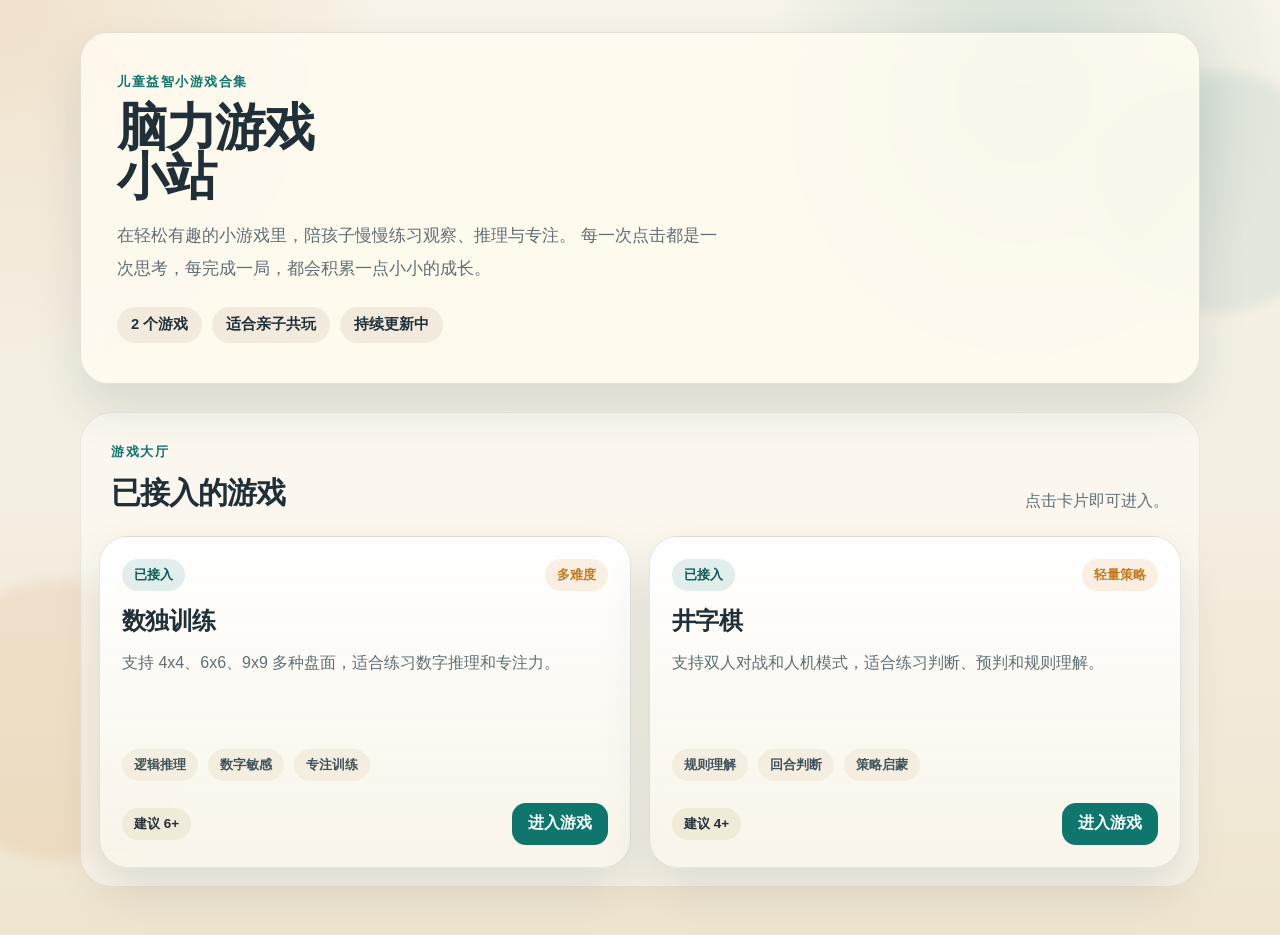
==== index.html @ 61125ccf "init: add myGames static site" ====
<!DOCTYPE html>
<html lang="zh-CN">
<head>
    <meta charset="UTF-8">
    <meta name="viewport" content="width=device-width, initial-scale=1.0">
    <title>脑力游戏小站</title>
    <link rel="stylesheet" href="./styles/home.css">
    <style>
        .hero {
            display: block;
            margin-bottom: 28px;
        }

        .hero-copy {
            padding: 40px 36px;
        }

        .hero-text {
            font-size: 1.08rem;
            line-height: 1.9;
        }

        @media (max-width: 820px) {
            .hero {
                margin-bottom: 22px;
            }
        }
    </style>
</head>
<body>
    <div class="page-shell">
        <header class="hero">
            <div class="hero-copy">
                <p class="eyebrow">儿童益智小游戏合集</p>
                <h1>脑力游戏小站</h1>
                <p class="hero-text">
                    在轻松有趣的小游戏里，陪孩子慢慢练习观察、推理与专注。
                    每一次点击都是一次思考，每完成一局，都会积累一点小小的成长。
                </p>
                <div class="hero-meta">
                    <span id="game-count">0 个游戏</span>
                    <span>适合亲子共玩</span>
                    <span>持续更新中</span>
                </div>
            </div>
        </header>

        <main class="hall">
            <section class="hall-header">
                <div>
                    <p class="section-kicker">游戏大厅</p>
                    <h2>已接入的游戏</h2>
                </div>
                <p class="section-note">点击卡片即可进入。</p>
            </section>
            <section id="game-list" class="game-grid" aria-label="游戏列表"></section>
        </main>
    </div>

    <script src="./data/games.js"></script>
    <script>
        const gameList = Array.isArray(window.GAME_LIST) ? window.GAME_LIST : [];
        const gameListElement = document.getElementById("game-list");
        const gameCountElement = document.getElementById("game-count");

        function createTagList(tags) {
            return tags.map((tag) => `<span class="tag">${tag}</span>`).join("");
        }

        function renderGameList(games) {
            if (!games.length) {
                gameListElement.innerHTML = `
                    <article class="game-card empty-card">
                        <p class="empty-title">还没有可展示的游戏</p>
                        <p class="empty-desc">先在 data/games.js 里增加一条配置，再补对应目录。</p>
                    </article>
                `;
                return;
            }

            gameListElement.innerHTML = games.map((game) => `
                <article class="game-card">
                    <div class="card-top">
                        <span class="card-status">${game.status}</span>
                        <span class="card-difficulty">${game.difficulty}</span>
                    </div>
                    <h3>${game.title}</h3>
                    <p class="card-summary">${game.summary}</p>
                    <div class="tag-list">${createTagList(game.tags)}</div>
                    <div class="card-footer">
                        <span class="age-label">${game.age}</span>
                        <a class="enter-link" href="${game.href}">进入游戏</a>
                    </div>
                </article>
            `).join("");
        }

        gameCountElement.textContent = `${gameList.length} 个游戏`;
        renderGameList(gameList);
    </script>
</body>
</html>
---- styles/home.css ----
:root {
    --bg: #f4efe3;
    --surface: rgba(255, 251, 240, 0.88);
    --ink: #203038;
    --muted: #5f6f74;
    --accent: #0f766e;
    --accent-strong: #0b5b55;
    --accent-warm: #c8791f;
    --line: rgba(32, 48, 56, 0.12);
    --shadow: 0 24px 48px rgba(32, 48, 56, 0.12);
}

* {
    box-sizing: border-box;
}

html,
body {
    margin: 0;
    min-height: 100%;
}

body {
    font-family: "Trebuchet MS", "Avenir Next", "Microsoft YaHei", sans-serif;
    color: var(--ink);
    background:
        radial-gradient(circle at top left, rgba(200, 121, 31, 0.14), transparent 24%),
        radial-gradient(circle at right 20% top 10%, rgba(15, 118, 110, 0.18), transparent 20%),
        linear-gradient(180deg, #f7f3e8 0%, var(--bg) 52%, #efe5cf 100%);
}

body::before,
body::after {
    content: "";
    position: fixed;
    border-radius: 999px;
    pointer-events: none;
    filter: blur(6px);
}

body::before {
    width: 240px;
    height: 240px;
    top: 72px;
    right: -60px;
    background: rgba(15, 118, 110, 0.08);
}

body::after {
    width: 280px;
    height: 280px;
    left: -80px;
    bottom: 40px;
    background: rgba(200, 121, 31, 0.1);
}

.page-shell {
    width: min(1120px, calc(100% - 32px));
    margin: 0 auto;
    padding: 32px 0 48px;
    position: relative;
    z-index: 1;
}

.hero {
    display: grid;
    grid-template-columns: minmax(0, 1.4fr) minmax(280px, 0.9fr);
    gap: 24px;
    align-items: stretch;
    margin-bottom: 28px;
}

.hero-copy,
.hero-panel,
.game-card {
    border: 1px solid var(--line);
    border-radius: 28px;
    background: var(--surface);
    box-shadow: var(--shadow);
    backdrop-filter: blur(12px);
}

.hero-copy {
    padding: 36px;
}

.eyebrow,
.section-kicker,
.panel-label {
    margin: 0 0 12px;
    color: var(--accent);
    font-size: 13px;
    font-weight: 700;
    letter-spacing: 0.12em;
    text-transform: uppercase;
}

h1,
h2,
h3,
p,
ul {
    margin: 0;
}

h1 {
    font-size: clamp(2.3rem, 4vw, 4rem);
    line-height: 0.96;
    letter-spacing: -0.04em;
    max-width: 8ch;
}

.hero-text {
    max-width: 38rem;
    margin-top: 18px;
    color: var(--muted);
    font-size: 1.02rem;
    line-height: 1.75;
}

.hero-panel {
    padding: 28px;
    background: linear-gradient(180deg, rgba(255, 253, 248, 0.96), rgba(249, 244, 232, 0.88));
}

.structure-list {
    padding-left: 20px;
    color: var(--muted);
    line-height: 1.7;
}

.structure-list li + li {
    margin-top: 8px;
}

.hero-meta {
    display: flex;
    flex-wrap: wrap;
    gap: 10px;
    margin-top: 22px;
}

.hero-meta span {
    display: inline-flex;
    align-items: center;
    min-height: 36px;
    padding: 0 14px;
    border-radius: 999px;
    background: #f2ebdd;
    color: var(--ink);
    font-size: 0.92rem;
    font-weight: 600;
}

.hall {
    padding: 18px;
    border: 1px solid rgba(32, 48, 56, 0.08);
    border-radius: 32px;
    background: rgba(255, 252, 245, 0.64);
}

.hall-header {
    display: flex;
    justify-content: space-between;
    align-items: end;
    gap: 16px;
    padding: 12px 12px 22px;
}

h2 {
    font-size: 1.9rem;
    letter-spacing: -0.03em;
}

.section-note {
    color: var(--muted);
    max-width: 24rem;
    line-height: 1.6;
    text-align: right;
}

.game-grid {
    display: grid;
    grid-template-columns: repeat(auto-fit, minmax(260px, 1fr));
    gap: 18px;
}

.game-card {
    padding: 22px;
    background: linear-gradient(180deg, rgba(255, 255, 255, 0.96), rgba(249, 244, 233, 0.92));
    transition: transform 0.18s ease, box-shadow 0.18s ease;
}

.game-card:hover {
    transform: translateY(-4px);
    box-shadow: 0 28px 56px rgba(32, 48, 56, 0.16);
}

.card-top,
.card-footer,
.tag-list {
    display: flex;
    flex-wrap: wrap;
    gap: 10px;
}

.card-top {
    justify-content: space-between;
    align-items: center;
    margin-bottom: 14px;
}

.card-status,
.card-difficulty,
.age-label,
.tag {
    display: inline-flex;
    align-items: center;
    min-height: 32px;
    padding: 0 12px;
    border-radius: 999px;
    font-size: 0.84rem;
    font-weight: 700;
}

.card-status {
    background: rgba(15, 118, 110, 0.12);
    color: var(--accent-strong);
}

.card-difficulty {
    background: rgba(200, 121, 31, 0.12);
    color: var(--accent-warm);
}

h3 {
    font-size: 1.5rem;
    letter-spacing: -0.03em;
}

.card-summary {
    margin-top: 12px;
    color: var(--muted);
    line-height: 1.75;
    min-height: 84px;
}

.tag-list {
    margin-top: 16px;
}

.tag {
    background: #f4eee0;
    color: #40525a;
}

.card-footer {
    justify-content: space-between;
    align-items: center;
    margin-top: 22px;
}

.age-label {
    background: #f0ead8;
    color: var(--ink);
}

.enter-link {
    display: inline-flex;
    align-items: center;
    justify-content: center;
    min-height: 42px;
    padding: 0 16px;
    border-radius: 14px;
    background: var(--accent);
    color: #f8fbfa;
    text-decoration: none;
    font-weight: 700;
}

.enter-link:hover {
    background: var(--accent-strong);
}

.empty-card {
    display: grid;
    place-items: center;
    min-height: 220px;
    text-align: center;
}

.empty-title {
    font-size: 1.1rem;
    font-weight: 700;
}

.empty-desc {
    margin-top: 8px;
    color: var(--muted);
}

@media (max-width: 820px) {
    .page-shell {
        width: min(100% - 20px, 1120px);
        padding-top: 20px;
    }

    .hero {
        grid-template-columns: 1fr;
    }

    .hero-copy,
    .hero-panel,
    .game-card {
        border-radius: 24px;
    }

    .hero-copy {
        padding: 28px;
    }

    .hall {
        padding: 14px;
    }

    .hall-header {
        align-items: start;
    }

    .section-note {
        text-align: left;
    }

    .card-summary {
        min-height: auto;
    }
}

@media (max-width: 560px) {
    .page-shell {
        width: calc(100% - 16px);
    }

    .hero-copy,
    .hero-panel,
    .game-card {
        padding: 20px;
    }

    .hall-header {
        flex-direction: column;
        padding: 8px 8px 18px;
    }

    .card-footer {
        align-items: stretch;
    }

    .enter-link {
        width: 100%;
    }
}
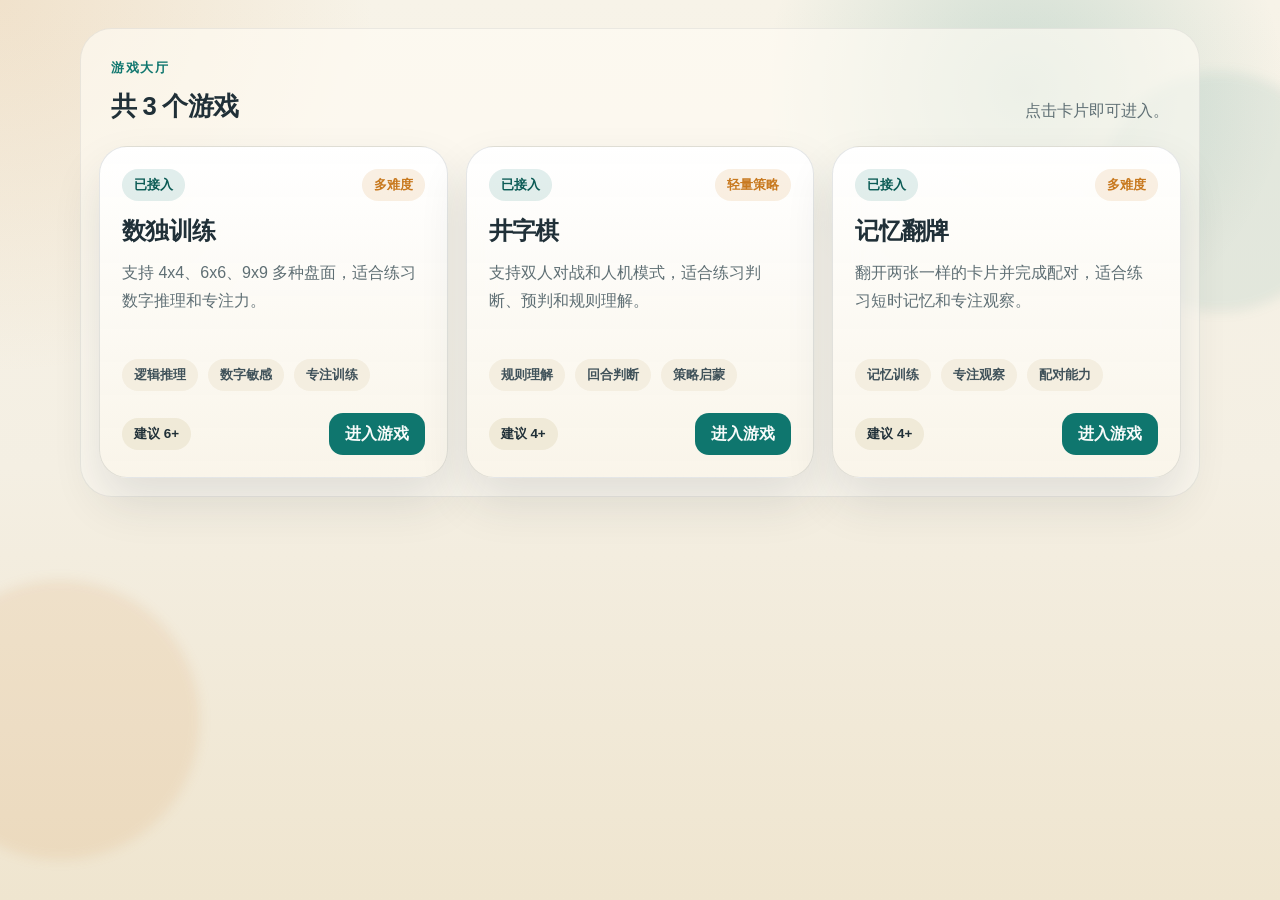
==== commit 7f7ef44f: "fix:修改界面,适配移动端" ====
--- a/index.html
+++ b/index.html
@@ -5,51 +5,14 @@
     <meta name="viewport" content="width=device-width, initial-scale=1.0">
     <title>脑力游戏小站</title>
     <link rel="stylesheet" href="./styles/home.css">
-    <style>
-        .hero {
-            display: block;
-            margin-bottom: 28px;
-        }
-
-        .hero-copy {
-            padding: 40px 36px;
-        }
-
-        .hero-text {
-            font-size: 1.08rem;
-            line-height: 1.9;
-        }
-
-        @media (max-width: 820px) {
-            .hero {
-                margin-bottom: 22px;
-            }
-        }
-    </style>
 </head>
 <body>
     <div class="page-shell">
-        <header class="hero">
-            <div class="hero-copy">
-                <p class="eyebrow">儿童益智小游戏合集</p>
-                <h1>脑力游戏小站</h1>
-                <p class="hero-text">
-                    在轻松有趣的小游戏里，陪孩子慢慢练习观察、推理与专注。
-                    每一次点击都是一次思考，每完成一局，都会积累一点小小的成长。
-                </p>
-                <div class="hero-meta">
-                    <span id="game-count">0 个游戏</span>
-                    <span>适合亲子共玩</span>
-                    <span>持续更新中</span>
-                </div>
-            </div>
-        </header>
-
         <main class="hall">
             <section class="hall-header">
                 <div>
                     <p class="section-kicker">游戏大厅</p>
-                    <h2>已接入的游戏</h2>
+                    <h2 id="game-count-title">共 0 个游戏</h2>
                 </div>
                 <p class="section-note">点击卡片即可进入。</p>
             </section>
@@ -61,7 +24,7 @@
     <script>
         const gameList = Array.isArray(window.GAME_LIST) ? window.GAME_LIST : [];
         const gameListElement = document.getElementById("game-list");
-        const gameCountElement = document.getElementById("game-count");
+        const gameCountElement = document.getElementById("game-count-title");
 
         function createTagList(tags) {
             return tags.map((tag) => `<span class="tag">${tag}</span>`).join("");
@@ -95,7 +58,7 @@
             `).join("");
         }
 
-        gameCountElement.textContent = `${gameList.length} 个游戏`;
+        gameCountElement.textContent = `共 ${gameList.length} 个游戏`;
         renderGameList(gameList);
     </script>
 </body>
--- a/styles/home.css
+++ b/styles/home.css
@@ -1,4 +1,4 @@
-:root {
+﻿:root {
     --bg: #f4efe3;
     --surface: rgba(255, 251, 240, 0.88);
     --ink: #203038;
@@ -57,99 +57,16 @@
 .page-shell {
     width: min(1120px, calc(100% - 32px));
     margin: 0 auto;
-    padding: 32px 0 48px;
+    padding: 28px 0 48px;
     position: relative;
     z-index: 1;
 }
 
-.hero {
-    display: grid;
-    grid-template-columns: minmax(0, 1.4fr) minmax(280px, 0.9fr);
-    gap: 24px;
-    align-items: stretch;
-    margin-bottom: 28px;
-}
-
-.hero-copy,
-.hero-panel,
-.game-card {
-    border: 1px solid var(--line);
-    border-radius: 28px;
-    background: var(--surface);
-    box-shadow: var(--shadow);
-    backdrop-filter: blur(12px);
-}
-
-.hero-copy {
-    padding: 36px;
-}
-
-.eyebrow,
-.section-kicker,
-.panel-label {
-    margin: 0 0 12px;
-    color: var(--accent);
-    font-size: 13px;
-    font-weight: 700;
-    letter-spacing: 0.12em;
-    text-transform: uppercase;
-}
-
-h1,
 h2,
 h3,
 p,
 ul {
     margin: 0;
-}
-
-h1 {
-    font-size: clamp(2.3rem, 4vw, 4rem);
-    line-height: 0.96;
-    letter-spacing: -0.04em;
-    max-width: 8ch;
-}
-
-.hero-text {
-    max-width: 38rem;
-    margin-top: 18px;
-    color: var(--muted);
-    font-size: 1.02rem;
-    line-height: 1.75;
-}
-
-.hero-panel {
-    padding: 28px;
-    background: linear-gradient(180deg, rgba(255, 253, 248, 0.96), rgba(249, 244, 232, 0.88));
-}
-
-.structure-list {
-    padding-left: 20px;
-    color: var(--muted);
-    line-height: 1.7;
-}
-
-.structure-list li + li {
-    margin-top: 8px;
-}
-
-.hero-meta {
-    display: flex;
-    flex-wrap: wrap;
-    gap: 10px;
-    margin-top: 22px;
-}
-
-.hero-meta span {
-    display: inline-flex;
-    align-items: center;
-    min-height: 36px;
-    padding: 0 14px;
-    border-radius: 999px;
-    background: #f2ebdd;
-    color: var(--ink);
-    font-size: 0.92rem;
-    font-weight: 600;
 }
 
 .hall {
@@ -167,8 +84,17 @@
     padding: 12px 12px 22px;
 }
 
+.section-kicker {
+    margin: 0 0 12px;
+    color: var(--accent);
+    font-size: 13px;
+    font-weight: 700;
+    letter-spacing: 0.12em;
+    text-transform: uppercase;
+}
+
 h2 {
-    font-size: 1.9rem;
+    font-size: 1.6rem;
     letter-spacing: -0.03em;
 }
 
@@ -181,13 +107,17 @@
 
 .game-grid {
     display: grid;
-    grid-template-columns: repeat(auto-fit, minmax(260px, 1fr));
+    grid-template-columns: repeat(3, minmax(0, 1fr));
     gap: 18px;
 }
 
 .game-card {
+    border: 1px solid var(--line);
+    border-radius: 28px;
+    background: linear-gradient(180deg, rgba(255, 255, 255, 0.96), rgba(249, 244, 233, 0.92));
+    box-shadow: var(--shadow);
+    backdrop-filter: blur(12px);
     padding: 22px;
-    background: linear-gradient(180deg, rgba(255, 255, 255, 0.96), rgba(249, 244, 233, 0.92));
     transition: transform 0.18s ease, box-shadow 0.18s ease;
 }
 
@@ -305,34 +235,28 @@
         padding-top: 20px;
     }
 
-    .hero {
-        grid-template-columns: 1fr;
-    }
-
-    .hero-copy,
-    .hero-panel,
+    .hall {
+        padding: 14px;
+    }
+
+    .hall-header {
+        align-items: start;
+    }
+
+    .section-note {
+        text-align: left;
+    }
+
+    .card-summary {
+        min-height: auto;
+    }
+
     .game-card {
         border-radius: 24px;
     }
 
-    .hero-copy {
-        padding: 28px;
-    }
-
-    .hall {
-        padding: 14px;
-    }
-
-    .hall-header {
-        align-items: start;
-    }
-
-    .section-note {
-        text-align: left;
-    }
-
-    .card-summary {
-        min-height: auto;
+    .game-grid {
+        grid-template-columns: repeat(2, minmax(0, 1fr));
     }
 }
 
@@ -341,8 +265,6 @@
         width: calc(100% - 16px);
     }
 
-    .hero-copy,
-    .hero-panel,
     .game-card {
         padding: 20px;
     }
@@ -359,4 +281,8 @@
     .enter-link {
         width: 100%;
     }
-}
+
+    .game-grid {
+        grid-template-columns: 1fr;
+    }
+}
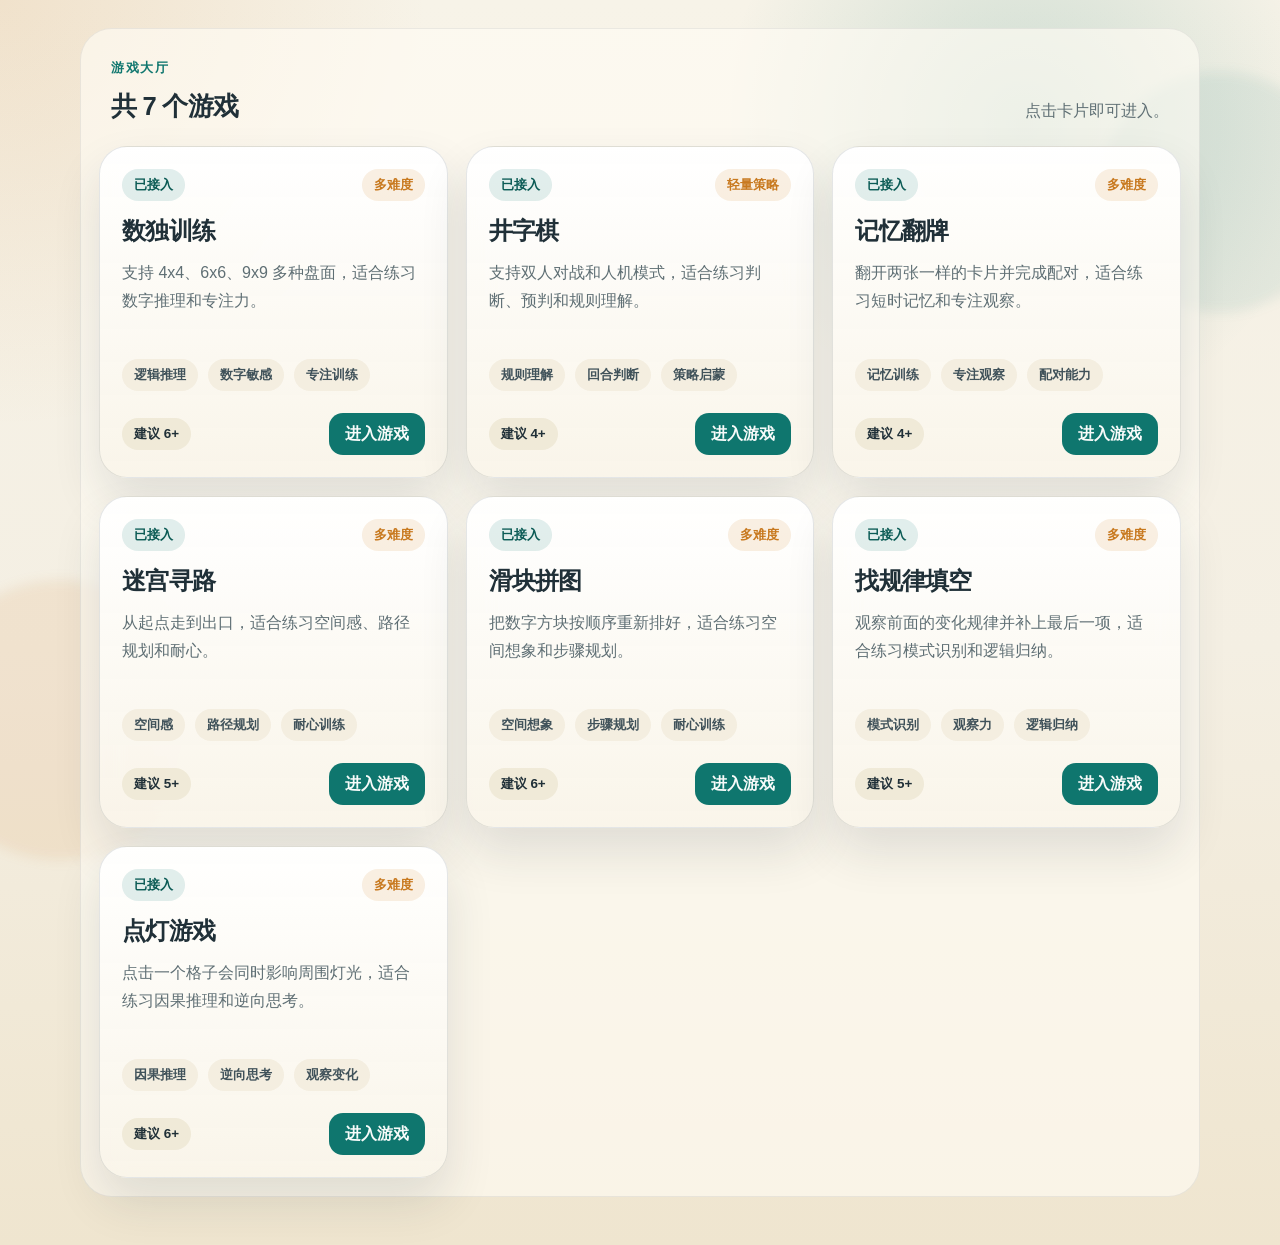
==== commit 85a2ff4e: "fix: 界面优化" ====
--- a/index.html
+++ b/index.html
@@ -1,4 +1,4 @@
-<!DOCTYPE html>
+﻿<!DOCTYPE html>
 <html lang="zh-CN">
 <head>
     <meta charset="UTF-8">
